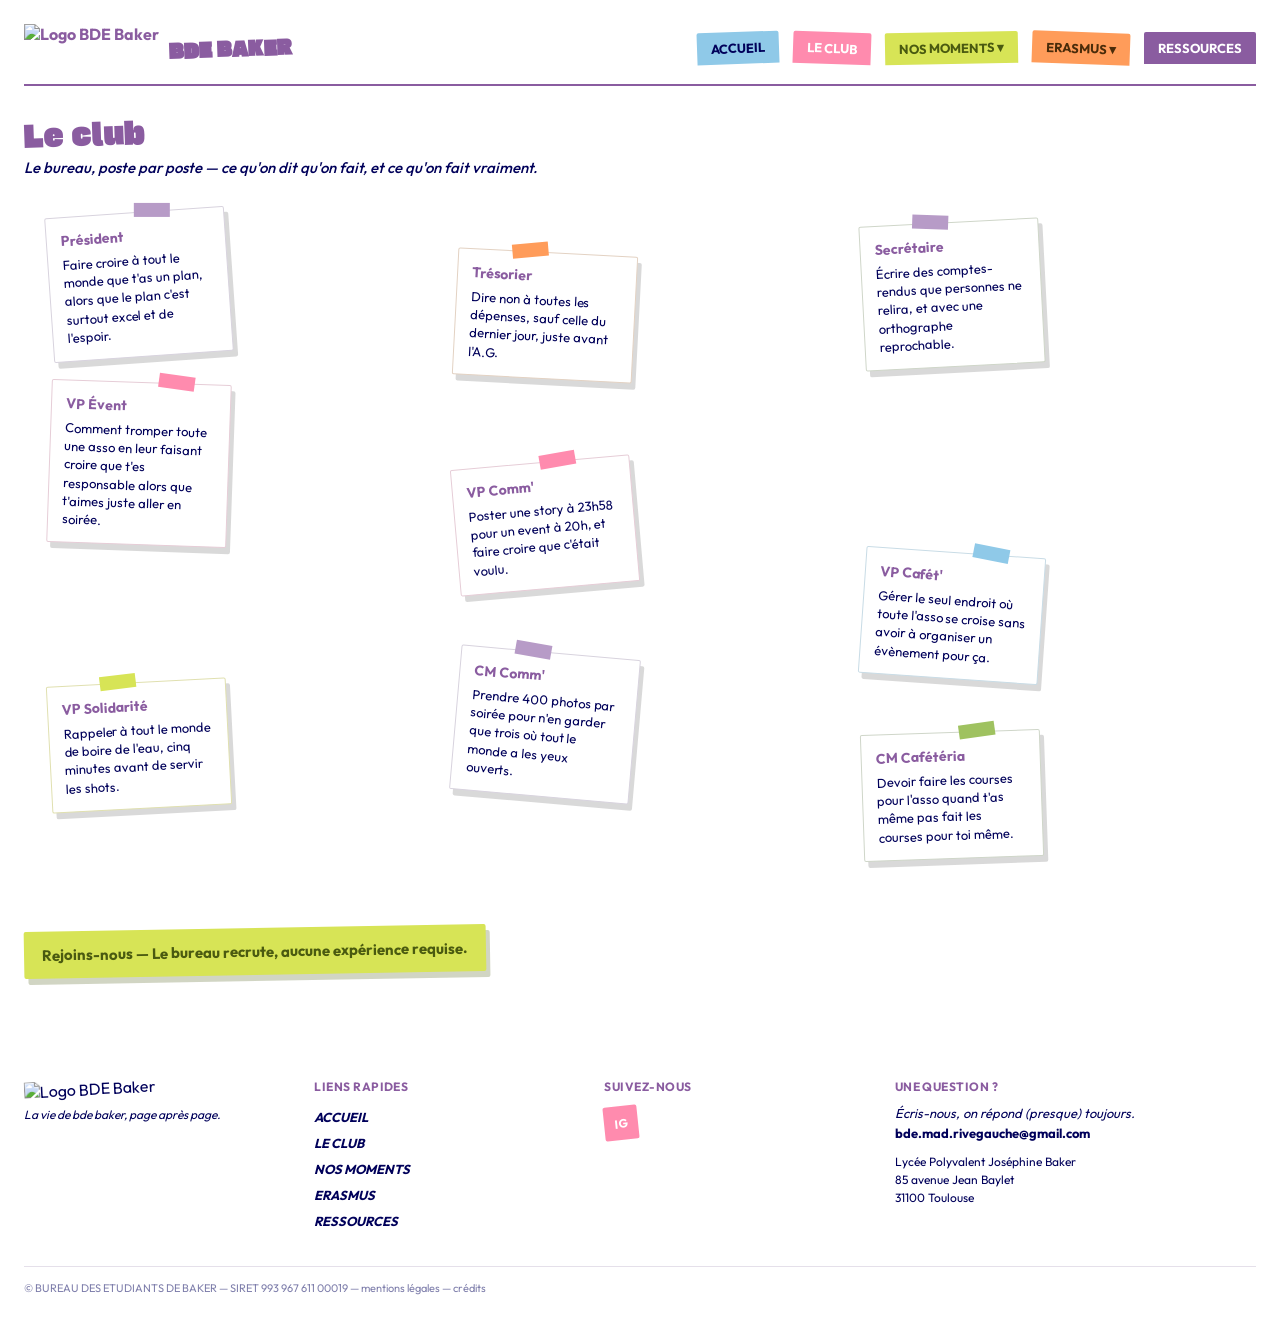
==== le-club.html @ 7a7606e7 "Add files via upload" ====
<!DOCTYPE html>
<html lang="fr">
<head>
  <meta charset="UTF-8">
  <meta name="viewport" content="width=device-width, initial-scale=1.0">
  <title>BDE Baker — Le Club</title>
  <link rel="stylesheet" href="css/style.css">
  <style>
    .club-board {
      position: relative;
      margin-top: 2.2rem;
      height: 700px;
    }
    .club-card {
      position: absolute;
      width: 180px;
      box-shadow: 4px 6px 0 rgba(0,0,0,0.15);
    }
    @media (max-width: 760px) {
      .club-board {
        position: static;
        height: auto;
        display: flex;
        flex-direction: column;
        gap: 16px;
      }
      .club-card {
        position: static !important;
        width: 100% !important;
      }
    }
  </style>
</head>
<body>

  <header class="site-header">
    <div class="container">
      <div class="nav-row">
        <a href="index.html" class="brand">
          <img src="images/logo/logo-bde-baker.png" alt="Logo BDE Baker">
          <span class="brand-name">BDE BAKER</span>
        </a>

        <nav class="nav-tabs" aria-label="Navigation principale">
          <a href="index.html" class="tab blue">ACCUEIL</a>
          <a href="le-club.html" class="tab pink">LE CLUB</a>
          <div class="tab-group">
            <span class="tab lime" tabindex="0">NOS MOMENTS ▾</span>
            <div class="submenu">
              <a href="nos-moments/sante.html">NOS ACTIONS POUR LA SANTÉ</a>
              <a href="nos-moments/weekend.html">WEEK-END D'INTÉGRATION</a>
              <a href="nos-moments/activites-sociales.html">ÉVENTS</a>
            </div>
          </div>
          <div class="tab-group">
            <span class="tab orange" tabindex="0">ERASMUS ▾</span>
            <div class="submenu">
              <a href="erasmus/destinations.html">DESTINATIONS</a>
              <a href="erasmus/voyages.html">VOYAGES</a>
            </div>
          </div>
          <a href="ressources.html" class="tab purple">RESSOURCES</a>
        </nav>

        <button class="burger-btn" id="burgerBtn" aria-label="Ouvrir le menu">☰</button>
      </div>
      <div class="nav-divider"></div>
    </div>
  </header>

  <nav class="mobile-menu" id="mobileMenu" aria-label="Navigation mobile">
    <button class="mobile-menu-close" id="mobileMenuClose" aria-label="Fermer le menu">×</button>
    <div class="mobile-menu-links">
      <a href="index.html" style="background:var(--blue); color:var(--navy); transform:rotate(-2deg);">ACCUEIL</a>
      <a href="le-club.html" style="background:var(--pink); color:var(--white); transform:rotate(2deg);">LE CLUB</a>
      <a href="nos-moments/sante.html" style="background:var(--lime); color:#4a5a10; transform:rotate(-1deg);">NOS ACTIONS POUR LA SANTÉ</a>
      <a href="nos-moments/weekend.html" style="background:var(--lime); color:#4a5a10; transform:rotate(1deg);">WEEK-END D'INTÉGRATION</a>
      <a href="nos-moments/activites-sociales.html" style="background:var(--lime); color:#4a5a10; transform:rotate(-1deg);">ÉVENTS</a>
      <a href="erasmus/destinations.html" style="background:var(--orange); color:#4a2c0a; transform:rotate(-1deg);">DESTINATIONS</a>
      <a href="erasmus/voyages.html" style="background:var(--orange); color:#4a2c0a; transform:rotate(1deg);">VOYAGES</a>
      <a href="ressources.html" style="background:var(--purple); color:var(--white); transform:rotate(0deg);">RESSOURCES</a>
    </div>
  </nav>

  <main class="container">

    <div class="page-title">Le club</div>
    <div class="page-subtitle">Le bureau, poste par poste — ce qu'on dit qu'on fait, et ce qu'on fait vraiment.</div>

    <div class="club-board">

      <div class="club-card card" style="top:0; left:2%; border-color:#d8d3de; transform:rotate(-4deg);">
        <span class="tape" style="left:60%; background:#b79bc7; transform:translateX(-50%) rotate(4deg);"></span>
        <div class="card-title">Président</div>
        <div class="card-text">Faire croire à tout le monde que t'as un plan, alors que le plan c'est surtout excel et de l'espoir.</div>
      </div>

      <div class="club-card card" style="top:170px; left:2%; border-color:#e6cdd7; transform:rotate(2deg);">
        <span class="tape" style="right:20%; background:#ff8bae; transform:rotate(6deg);"></span>
        <div class="card-title">VP Évent</div>
        <div class="card-text">Comment tromper toute une asso en leur faisant croire que t'es responsable alors que t'aimes juste aller en soirée.</div>
      </div>

      <div class="club-card card" style="top:470px; left:2%; border-color:#e0e0b0; transform:rotate(-3deg);">
        <span class="tape" style="left:40%; background:#d7e456; transform:translateX(-50%) rotate(-4deg);"></span>
        <div class="card-title">VP Solidarité</div>
        <div class="card-text">Rappeler à tout le monde de boire de l'eau, cinq minutes avant de servir les shots.</div>
      </div>

      <div class="club-card card" style="top:40px; left:35%; border-color:#e3d2c3; transform:rotate(3deg);">
        <span class="tape" style="left:30%; background:#ff9c5a; transform:rotate(-8deg);"></span>
        <div class="card-title">Trésorier</div>
        <div class="card-text">Dire non à toutes les dépenses, sauf celle du dernier jour, juste avant l'A.G.</div>
      </div>

      <div class="club-card card" style="top:250px; left:35%; border-color:#e6cdd7; transform:rotate(-5deg);">
        <span class="tape" style="left:60%; background:#ff8bae; transform:translateX(-50%) rotate(-5deg);"></span>
        <div class="card-title">VP Comm'</div>
        <div class="card-text">Poster une story à 23h58 pour un event à 20h, et faire croire que c'était voulu.</div>
      </div>

      <div class="club-card card" style="top:440px; left:35%; border-color:#d8d3de; transform:rotate(5deg);">
        <span class="tape" style="left:30%; background:#b79bc7; transform:rotate(5deg);"></span>
        <div class="card-title">CM Comm'</div>
        <div class="card-text">Prendre 400 photos par soirée pour n'en garder que trois où tout le monde a les yeux ouverts.</div>
      </div>

      <div class="club-card card" style="top:10px; left:68%; border-color:#cfd6c9; transform:rotate(-3deg);">
         <span class="tape" style="left:30%; background:#b79bc7; transform:rotate(5deg);"></span>
        <div class="card-title">Secrétaire</div>
        <div class="card-text">Écrire des comptes-rendus que personnes ne relira, et avec une orthographe reprochable. </div>
      </div>

      <div class="club-card card" style="top:340px; left:68%; border-color:#c9dce6; transform:rotate(4deg);">
        <span class="tape" style="right:20%; background:#8fc9e8; transform:rotate(7deg);"></span>
        <div class="card-title">VP Cafét'</div>
        <div class="card-text">Gérer le seul endroit où toute l'asso se croise sans avoir à organiser un évènement pour ça.</div>
      </div>

      <div class="club-card card" style="top:520px; left:68%; border-color:#cfd6c9; transform:rotate(-2deg);">
        <span class="tape" style="right:25%; background:#9fc260; transform:rotate(-6deg);"></span>
        <div class="card-title">CM Cafétéria</div>
        <div class="card-text">Devoir faire les courses pour l'asso quand t'as même pas fait les courses pour toi même.</div>
      </div>

    </div>

    <div style="position:relative; margin-top:1rem; transform:rotate(-1deg); display:inline-block;">
      <div style="background:var(--lime); color:#4a5a10; font-weight:700; font-size:15px; padding:14px 18px; border-radius:2px; box-shadow:4px 6px 0 rgba(74,90,16,0.25);">
        Rejoins-nous — Le bureau recrute, aucune expérience requise.
      </div>
    </div>

  </main>

  <footer class="site-footer">
    <div class="container">
      <div class="footer-grid">

        <div class="footer-col">
          <img src="images/logo/logo-bde-baker.png" alt="Logo BDE Baker" style="height:60px; transform:rotate(-3deg);">
          <div style="font-style:italic; font-size:12px; margin-top:8px; max-width:200px;">La vie de bde baker, page après page.</div>
        </div>

        <div class="footer-col">
          <h3>LIENS RAPIDES</h3>
          <div class="footer-links">
            <a href="index.html">ACCUEIL</a>
            <a href="le-club.html">LE CLUB</a>
            <a href="nos-moments/sante.html">NOS MOMENTS</a>
            <a href="erasmus/destinations.html">ERASMUS</a>
            <a href="ressources.html">RESSOURCES</a>
          </div>
        </div>

        <div class="footer-col">
          <h3>SUIVEZ-NOUS</h3>
          <div class="social-row">
            <a href="https://www.instagram.com/bde.baker/" class="social-icon" style="background:var(--pink); color:var(--white); transform:rotate(-6deg);">IG</a>
          </div>
        </div>

        <div class="footer-col" style="flex:1.4;">
          <h3>UNE QUESTION ?</h3>
          <div style="font-style:italic; font-size:13px; margin-top:10px; line-height:1.5;">
            Écris-nous, on répond (presque) toujours.<br>
            <span style="font-weight:700; font-style:normal;">bde.mad.rivegauche@gmail.com</span>
          </div>
          <div style="font-size:12px; margin-top:10px; line-height:1.5;">
            Lycée Polyvalent Joséphine Baker<br>
            85 avenue Jean Baylet<br>
            31100 Toulouse
          </div>
        </div>

      </div>

      <div class="footer-rule"></div>
      <div class="footer-legal">© BUREAU DES ETUDIANTS DE BAKER — SIRET 993 967 611 00019 — mentions légales — crédits</div>
    </div>
  </footer>

  <script src="js/script.js"></script>
</body>
</html>
---- css/style.css ----
/* =========================================================
   BDE BAKER — feuille de style commune
   ========================================================= */

@import url('https://fonts.googleapis.com/css2?family=Outfit:ital,wght@0,400;0,500;0,700;1,500;1,700&family=Gasoek+One&display=swap');

:root {
  /* Couleurs de marque */
  --purple: #8a5ca0;
  --blue: #8fc9e8;
  --navy: #00005a;
  --white: #ffffff;
  --lime: #d7e456;
  --pink: #ff8bae;
  --orange: #ff9c5a;
  --green: #9fc260;

  /* Typographies */
  --font-display: 'Gasoek One', sans-serif;
  --font-body: 'Outfit', sans-serif;
}

* {
  box-sizing: border-box;
}

html {
  scroll-behavior: smooth;
}

body {
  margin: 0;
  font-family: var(--font-body);
  color: var(--navy);
  background:
    linear-gradient(#fff, #fff),
    repeating-linear-gradient(0deg, rgba(138, 92, 160, 0.15) 0 1px, transparent 1px 28px),
    repeating-linear-gradient(90deg, rgba(138, 92, 160, 0.15) 0 1px, transparent 1px 28px);
}

a {
  color: var(--purple);
  font-weight: 700;
}

.container {
  max-width: 1280px;   /* au lieu de 900px */
  margin: 0 auto;
  padding: 0 1.5rem;
}

/* Accessibilité : focus clavier visible partout */
a:focus-visible,
button:focus-visible,
.tab:focus-visible {
  outline: 3px solid var(--purple);
  outline-offset: 2px;
}

/* =========================================================
   Navigation
   ========================================================= */

.site-header {
  padding: 1.5rem 0 0;
}

.nav-row {
  display: flex;
  align-items: center;
  gap: 24px;
  flex-wrap: wrap;
}

.brand {
  display: flex;
  align-items: center;
  gap: 10px;
  text-decoration: none;
  cursor: pointer;
}

.brand img {
  height: 48px;
}

.brand-name {
  font-family: var(--font-display);
  font-size: 20px;
  color: var(--purple);
  transform: rotate(-2deg);
}

.nav-tabs {
  display: flex;
  gap: 14px;
  flex-wrap: wrap;
  margin-left: auto;
}

.tab {
  font-family: var(--font-body);
  font-weight: 700;
  font-size: 13px;
  padding: 8px 14px;
  border-radius: 2px 2px 0 0;
  cursor: pointer;
  text-decoration: none;
  display: inline-block;
  border: none;
}

.tab.blue    { background: var(--blue);   color: var(--navy);  transform: rotate(-2deg); }
.tab.pink    { background: var(--pink);   color: var(--white); transform: rotate(2deg); }
.tab.lime    { background: var(--lime);   color: #4a5a10;      transform: rotate(-1deg); }
.tab.orange  { background: var(--orange); color: #4a2c0a;      transform: rotate(2deg); }
.tab.purple  { background: var(--purple); color: var(--white); transform: rotate(0deg); }

.tab-group { position: relative; }

.submenu {
  display: none;
  position: absolute;
  top: 100%;
  left: 0;
  background: var(--white);
  border: 1px solid #eee;
  min-width: 220px;
  z-index: 20;
  box-shadow: 3px 5px 0 rgba(138, 92, 160, 0.25);
}

.tab-group:hover .submenu,
.tab-group:focus-within .submenu {
  display: block;
}

.submenu a {
  display: block;
  padding: 10px 14px;
  font-weight: 700;
  font-size: 12px;
  color: var(--navy);
  text-decoration: none;
  border-bottom: 1px solid #f0f0f0;
}

.submenu a:last-child { border-bottom: none; }
.submenu a:hover { background: #faf8fb; }

.nav-divider {
  width: 100%;
  height: 2px;
  background: var(--purple);
  margin-top: 12px;
}

/* Menu burger (mobile) */
.burger-btn {
  width: 32px;
  height: 32px;
  display: none;
  align-items: center;
  justify-content: center;
  background: var(--purple);
  border-radius: 2px;
  transform: rotate(-3deg);
  color: var(--white);
  font-size: 16px;
  font-weight: 700;
  cursor: pointer;
  border: none;
}

.mobile-menu {
  display: none;
  position: fixed;
  inset: 0;
  background: var(--white);
  z-index: 100;
  padding: 1.2rem 1rem;
}

.mobile-menu.open { display: block; }

.mobile-menu-close {
  width: 32px;
  height: 32px;
  display: flex;
  align-items: center;
  justify-content: center;
  background: var(--purple);
  border-radius: 2px;
  color: var(--white);
  font-size: 16px;
  font-weight: 700;
  cursor: pointer;
  border: none;
  margin-left: auto;
}

.mobile-menu-links {
  display: flex;
  flex-direction: column;
  gap: 18px;
  margin-top: 2rem;
}

.mobile-menu-links a {
  font-family: var(--font-body);
  font-weight: 700;
  font-size: 16px;
  padding: 12px 16px;
  text-decoration: none;
  display: block;
}

@media (max-width: 760px) {
  .nav-tabs { display: none; }
  .burger-btn { display: flex; }
}

/* =========================================================
   Titres de section
   ========================================================= */

.page-title {
  font-family: var(--font-display);
  font-size: 30px;
  color: var(--purple);
  line-height: 1;
  display: inline-block;
  transform: rotate(-2deg);
  margin-top: 2rem;
}

.page-subtitle {
  font-family: var(--font-body);
  font-style: italic;
  font-weight: 500;
  font-size: 15px;
  color: var(--navy);
  margin-top: 8px;
  max-width: 560px;
}

/* =========================================================
   Fiches / cartes façon post-it
   ========================================================= */

.card {
  background: var(--white);
  border: 1px solid #eee;
  padding: 14px;
  border-radius: 2px;
  position: relative;
}

.tape {
  position: absolute;
  top: -9px;
  width: 36px;
  height: 14px;
  background: rgba(255, 255, 255, 0.6);
}

.card-title {
  font-family: var(--font-body);
  font-weight: 700;
  font-size: 14px;
  color: var(--purple);
}

.card-text {
  font-family: var(--font-body);
  font-size: 13px;
  color: var(--navy);
  margin-top: 6px;
  line-height: 1.4;
}

/* =========================================================
   Bandeau collage (Accueil)
   ========================================================= */

.collage-grid {
  display: grid;
  grid-template-columns: repeat(auto-fit, minmax(140px, 1fr));
  gap: 20px;
  margin-top: 2rem;
}

.collage-tile {
  background: var(--white);
  border: 1px solid #eee;
  padding: 10px 10px 28px;
  text-decoration: none;
  display: block;
}

.collage-photo {
  height: 90px;
  border-radius: 2px;
}

.collage-label {
  font-family: var(--font-body);
  font-weight: 700;
  font-size: 15px;
  color: var(--navy);
  margin-top: 8px;
}

/* =========================================================
   Footer
   ========================================================= */

.site-footer {
  margin-top: 4rem;
  padding: 2.5rem 0 2rem;
}

.footer-grid {
  display: flex;
  gap: 32px;
  flex-wrap: wrap;
}

.footer-col {
  flex: 1;
  min-width: 150px;
}

.footer-col h3 {
  font-family: var(--font-body);
  font-weight: 700;
  font-size: 12px;
  color: var(--purple);
  letter-spacing: 0.04em;
  margin: 0;
}

.footer-links {
  font-family: var(--font-body);
  font-style: italic;
  font-weight: 700;
  font-size: 13px;
  color: var(--navy);
  margin-top: 10px;
  line-height: 2;
}

.footer-links a {
  display: block;
  color: var(--navy);
  text-decoration: none;
}

.social-row {
  display: flex;
  gap: 10px;
  margin-top: 12px;
}

.social-icon {
  width: 34px;
  height: 34px;
  border-radius: 2px;
  display: flex;
  align-items: center;
  justify-content: center;
  font-family: var(--font-body);
  font-weight: 700;
  font-size: 12px;
  text-decoration: none;
}

.footer-rule {
  width: 100%;
  height: 1px;
  background: #e5e0ea;
  margin-top: 2rem;
}

.footer-legal {
  font-family: var(--font-body);
  font-size: 11px;
  color: var(--navy);
  opacity: 0.5;
  margin-top: 14px;
}

/* =========================================================
   Utilitaires
   ========================================================= */

.rotate-n2 { transform: rotate(-2deg); }
.rotate-2  { transform: rotate(2deg); }
.rotate-n1 { transform: rotate(-1deg); }
.rotate-1  { transform: rotate(1deg); }

.collage-photo {
  height: 90px;
  border-radius: 2px;
  width: 100%;
  object-fit: cover;   /* ← à ajouter : recadre l'image proprement */
}

@media (prefers-reduced-motion: reduce) {
  html { scroll-behavior: auto; }
}
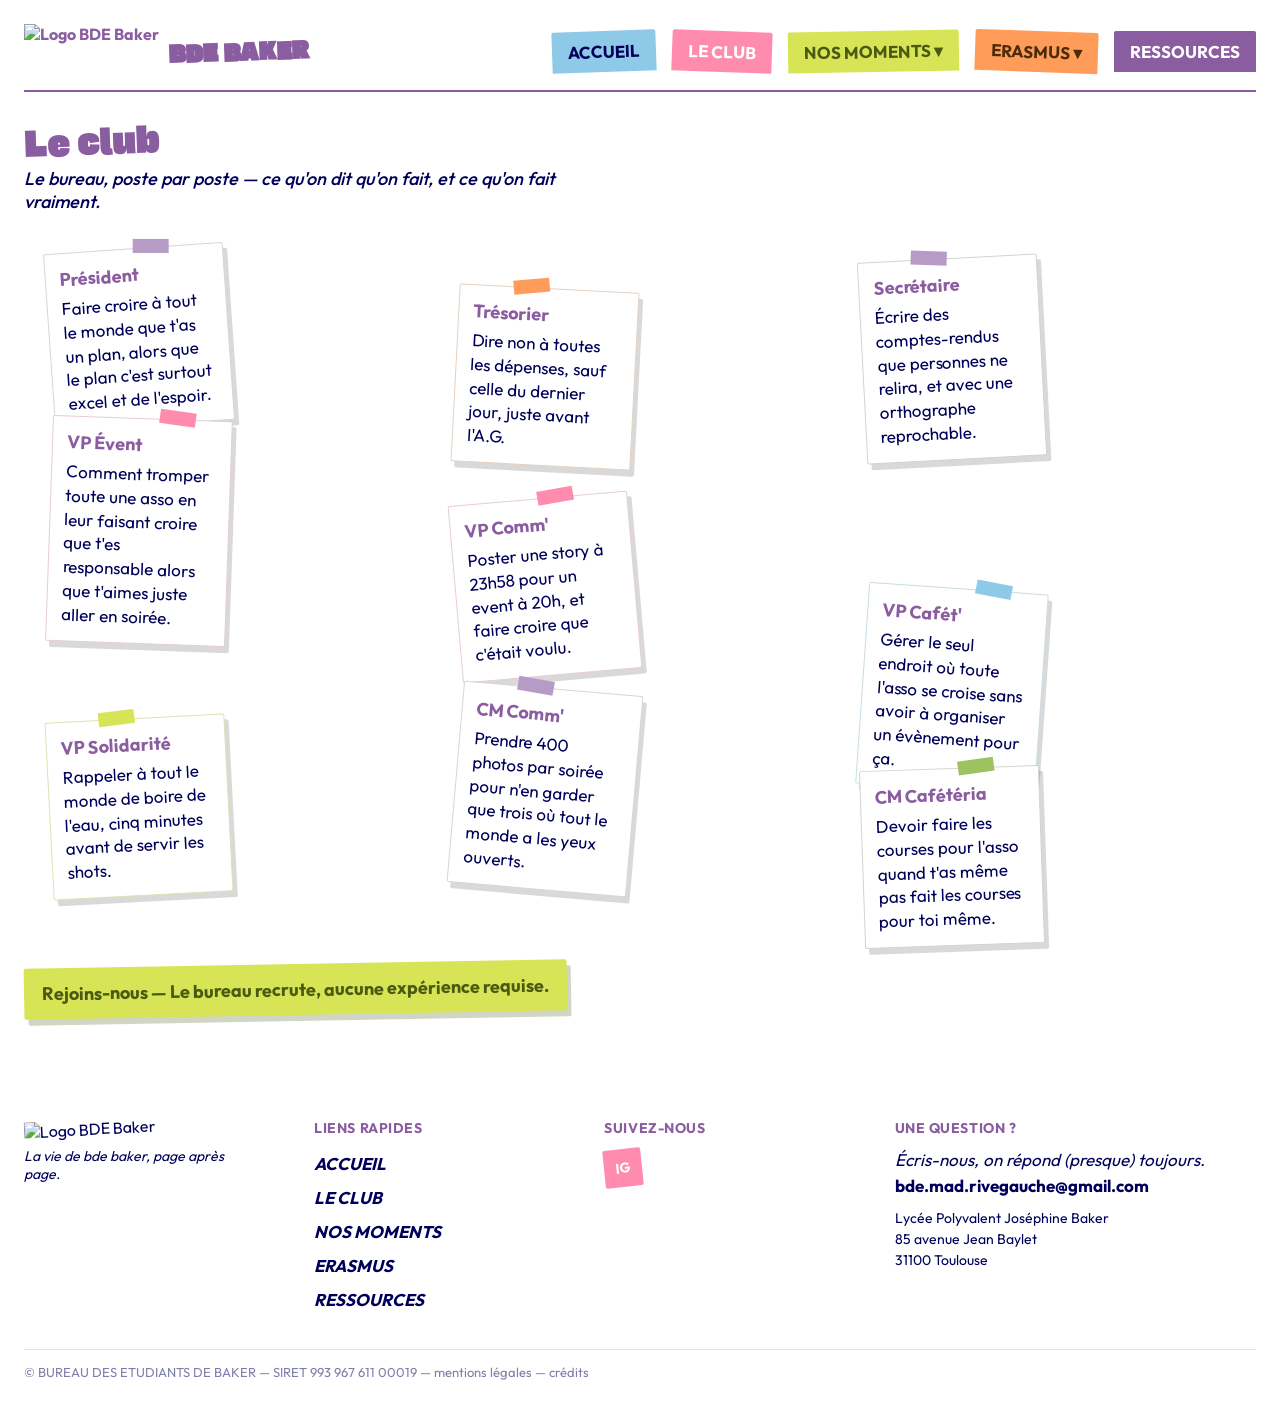
==== commit 2dd89174: "Add files via upload" ====
--- a/le-club.html
+++ b/le-club.html
@@ -146,7 +146,7 @@
     </div>
 
     <div style="position:relative; margin-top:1rem; transform:rotate(-1deg); display:inline-block;">
-      <div style="background:var(--lime); color:#4a5a10; font-weight:700; font-size:15px; padding:14px 18px; border-radius:2px; box-shadow:4px 6px 0 rgba(74,90,16,0.25);">
+      <div style="background:var(--lime); color:#4a5a10; font-weight:700; font-size: 18px; padding:14px 18px; border-radius:2px; box-shadow:4px 6px 0 rgba(74,90,16,0.25);">
         Rejoins-nous — Le bureau recrute, aucune expérience requise.
       </div>
     </div>
@@ -158,8 +158,8 @@
       <div class="footer-grid">
 
         <div class="footer-col">
-          <img src="images/logo/logo-bde-baker.png" alt="Logo BDE Baker" style="height:60px; transform:rotate(-3deg);">
-          <div style="font-style:italic; font-size:12px; margin-top:8px; max-width:200px;">La vie de bde baker, page après page.</div>
+          <img src="images/logo/logo-bde-baker.png" alt="Logo BDE Baker" style="height:68px; transform:rotate(-3deg);">
+          <div style="font-style:italic; font-size: 14px; margin-top:8px; max-width:200px;">La vie de bde baker, page après page.</div>
         </div>
 
         <div class="footer-col">
@@ -182,11 +182,11 @@
 
         <div class="footer-col" style="flex:1.4;">
           <h3>UNE QUESTION ?</h3>
-          <div style="font-style:italic; font-size:13px; margin-top:10px; line-height:1.5;">
+          <div style="font-style:italic; font-size: 17px; margin-top:10px; line-height:1.5;">
             Écris-nous, on répond (presque) toujours.<br>
             <span style="font-weight:700; font-style:normal;">bde.mad.rivegauche@gmail.com</span>
           </div>
-          <div style="font-size:12px; margin-top:10px; line-height:1.5;">
+          <div style="font-size: 14px; margin-top:10px; line-height:1.5;">
             Lycée Polyvalent Joséphine Baker<br>
             85 avenue Jean Baylet<br>
             31100 Toulouse
--- a/css/style.css
+++ b/css/style.css
@@ -44,7 +44,7 @@
 }
 
 .container {
-  max-width: 1280px;   /* au lieu de 900px */
+  max-width: 1280px;
   margin: 0 auto;
   padding: 0 1.5rem;
 }
@@ -81,19 +81,19 @@
 }
 
 .brand img {
-  height: 48px;
+  height: 54px;
 }
 
 .brand-name {
   font-family: var(--font-display);
-  font-size: 20px;
+  font-size: 23px;
   color: var(--purple);
   transform: rotate(-2deg);
 }
 
 .nav-tabs {
   display: flex;
-  gap: 14px;
+  gap: 16px;
   flex-wrap: wrap;
   margin-left: auto;
 }
@@ -101,8 +101,8 @@
 .tab {
   font-family: var(--font-body);
   font-weight: 700;
-  font-size: 13px;
-  padding: 8px 14px;
+  font-size: 17px;
+  padding: 10px 16px;
   border-radius: 2px 2px 0 0;
   cursor: pointer;
   text-decoration: none;
@@ -139,7 +139,7 @@
   display: block;
   padding: 10px 14px;
   font-weight: 700;
-  font-size: 12px;
+  font-size: 14px;
   color: var(--navy);
   text-decoration: none;
   border-bottom: 1px solid #f0f0f0;
@@ -157,8 +157,8 @@
 
 /* Menu burger (mobile) */
 .burger-btn {
-  width: 32px;
-  height: 32px;
+  width: 36px;
+  height: 36px;
   display: none;
   align-items: center;
   justify-content: center;
@@ -166,7 +166,7 @@
   border-radius: 2px;
   transform: rotate(-3deg);
   color: var(--white);
-  font-size: 16px;
+  font-size: 19px;
   font-weight: 700;
   cursor: pointer;
   border: none;
@@ -184,15 +184,15 @@
 .mobile-menu.open { display: block; }
 
 .mobile-menu-close {
-  width: 32px;
-  height: 32px;
+  width: 36px;
+  height: 36px;
   display: flex;
   align-items: center;
   justify-content: center;
   background: var(--purple);
   border-radius: 2px;
   color: var(--white);
-  font-size: 16px;
+  font-size: 19px;
   font-weight: 700;
   cursor: pointer;
   border: none;
@@ -209,7 +209,7 @@
 .mobile-menu-links a {
   font-family: var(--font-body);
   font-weight: 700;
-  font-size: 16px;
+  font-size: 19px;
   padding: 12px 16px;
   text-decoration: none;
   display: block;
@@ -226,7 +226,7 @@
 
 .page-title {
   font-family: var(--font-display);
-  font-size: 30px;
+  font-size: 34px;
   color: var(--purple);
   line-height: 1;
   display: inline-block;
@@ -238,7 +238,7 @@
   font-family: var(--font-body);
   font-style: italic;
   font-weight: 500;
-  font-size: 15px;
+  font-size: 18px;
   color: var(--navy);
   margin-top: 8px;
   max-width: 560px;
@@ -267,13 +267,13 @@
 .card-title {
   font-family: var(--font-body);
   font-weight: 700;
-  font-size: 14px;
+  font-size: 18px;
   color: var(--purple);
 }
 
 .card-text {
   font-family: var(--font-body);
-  font-size: 13px;
+  font-size: 17px;
   color: var(--navy);
   margin-top: 6px;
   line-height: 1.4;
@@ -306,7 +306,7 @@
 .collage-label {
   font-family: var(--font-body);
   font-weight: 700;
-  font-size: 15px;
+  font-size: 18px;
   color: var(--navy);
   margin-top: 8px;
 }
@@ -334,7 +334,7 @@
 .footer-col h3 {
   font-family: var(--font-body);
   font-weight: 700;
-  font-size: 12px;
+  font-size: 14px;
   color: var(--purple);
   letter-spacing: 0.04em;
   margin: 0;
@@ -344,7 +344,7 @@
   font-family: var(--font-body);
   font-style: italic;
   font-weight: 700;
-  font-size: 13px;
+  font-size: 17px;
   color: var(--navy);
   margin-top: 10px;
   line-height: 2;
@@ -363,15 +363,15 @@
 }
 
 .social-icon {
-  width: 34px;
-  height: 34px;
+  width: 38px;
+  height: 38px;
   border-radius: 2px;
   display: flex;
   align-items: center;
   justify-content: center;
   font-family: var(--font-body);
   font-weight: 700;
-  font-size: 12px;
+  font-size: 14px;
   text-decoration: none;
 }
 
@@ -384,7 +384,7 @@
 
 .footer-legal {
   font-family: var(--font-body);
-  font-size: 11px;
+  font-size: 13px;
   color: var(--navy);
   opacity: 0.5;
   margin-top: 14px;
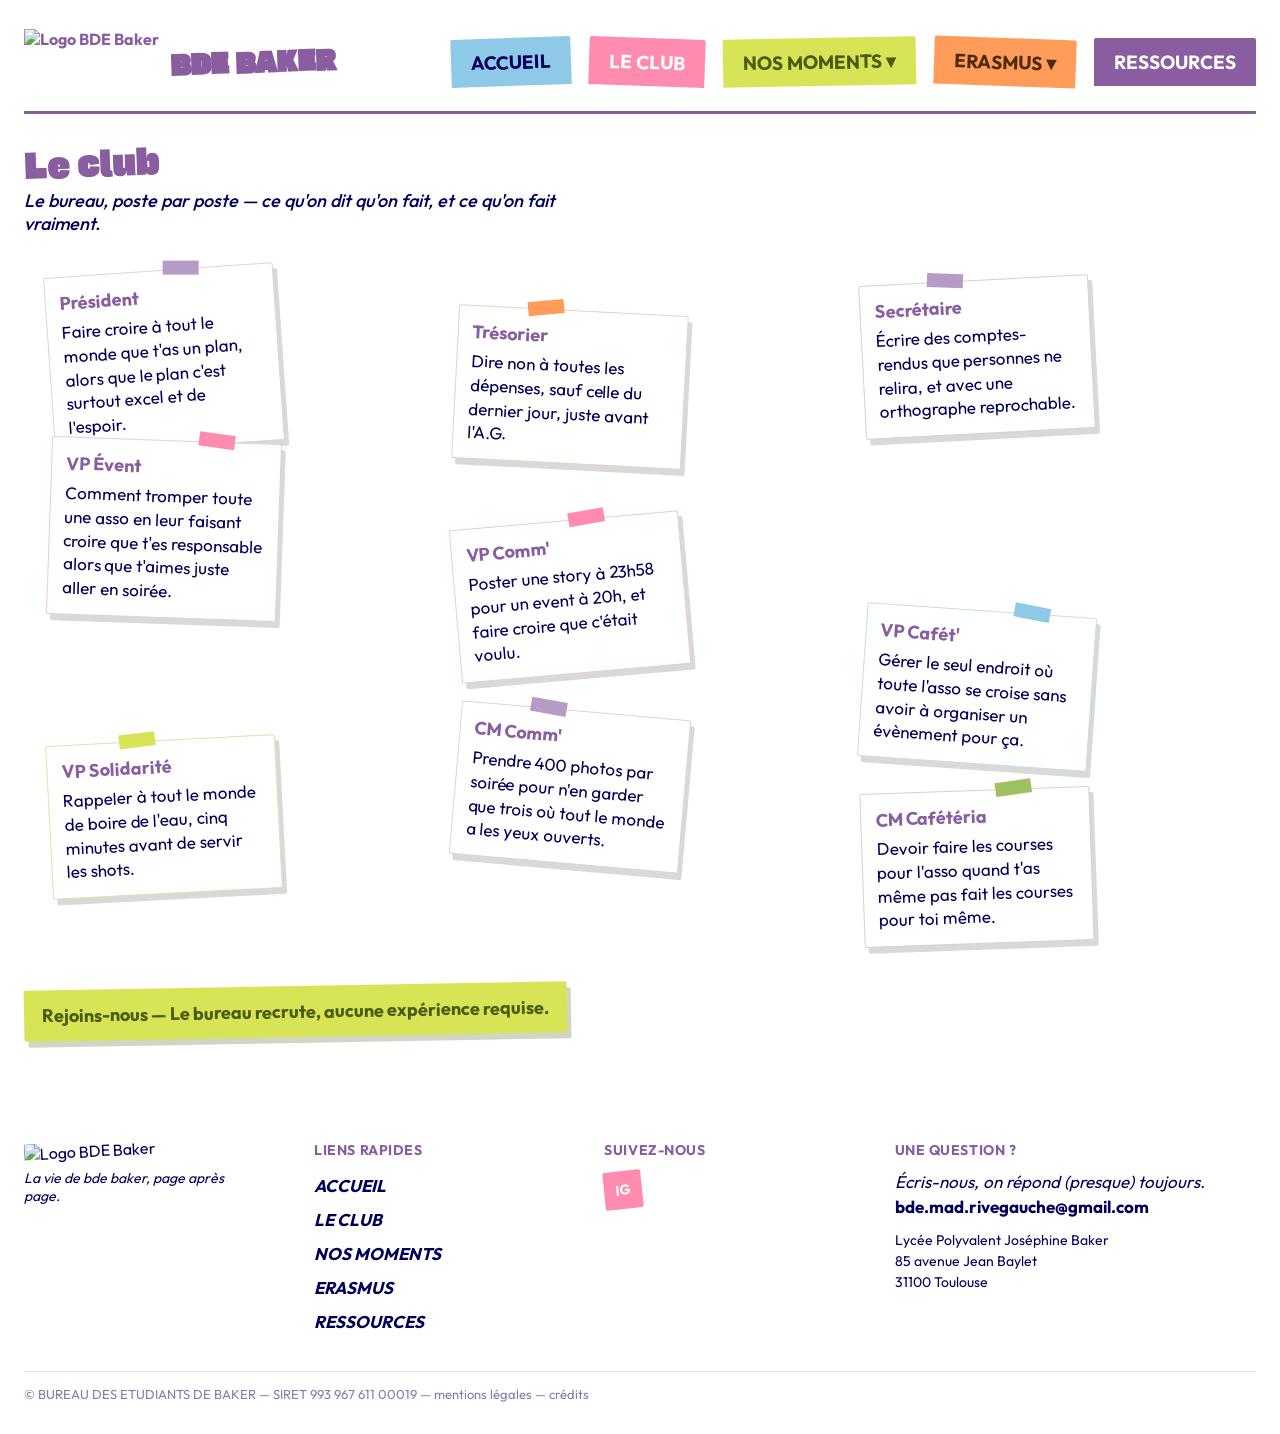
==== commit cbc6a764: "Add files via upload" ====
--- a/le-club.html
+++ b/le-club.html
@@ -13,7 +13,7 @@
     }
     .club-card {
       position: absolute;
-      width: 180px;
+      width: 230px;
       box-shadow: 4px 6px 0 rgba(0,0,0,0.15);
     }
     @media (max-width: 760px) {
--- a/css/style.css
+++ b/css/style.css
@@ -62,38 +62,38 @@
    ========================================================= */
 
 .site-header {
-  padding: 1.5rem 0 0;
+  padding: 1.8rem 0 0;
 }
 
 .nav-row {
   display: flex;
   align-items: center;
-  gap: 24px;
+  gap: 28px;
   flex-wrap: wrap;
 }
 
 .brand {
   display: flex;
   align-items: center;
-  gap: 10px;
+  gap: 12px;
   text-decoration: none;
   cursor: pointer;
 }
 
 .brand img {
-  height: 54px;
+  height: 66px;
 }
 
 .brand-name {
   font-family: var(--font-display);
-  font-size: 23px;
+  font-size: 27px;
   color: var(--purple);
   transform: rotate(-2deg);
 }
 
 .nav-tabs {
   display: flex;
-  gap: 16px;
+  gap: 18px;
   flex-wrap: wrap;
   margin-left: auto;
 }
@@ -101,14 +101,15 @@
 .tab {
   font-family: var(--font-body);
   font-weight: 700;
-  font-size: 17px;
-  padding: 10px 16px;
+  font-size: 19px;
+  padding: 12px 20px;
   border-radius: 2px 2px 0 0;
   cursor: pointer;
   text-decoration: none;
   display: inline-block;
   border: none;
 }
+
 
 .tab.blue    { background: var(--blue);   color: var(--navy);  transform: rotate(-2deg); }
 .tab.pink    { background: var(--pink);   color: var(--white); transform: rotate(2deg); }
@@ -125,7 +126,7 @@
   left: 0;
   background: var(--white);
   border: 1px solid #eee;
-  min-width: 220px;
+  min-width: 250px;
   z-index: 20;
   box-shadow: 3px 5px 0 rgba(138, 92, 160, 0.25);
 }
@@ -137,9 +138,9 @@
 
 .submenu a {
   display: block;
-  padding: 10px 14px;
-  font-weight: 700;
-  font-size: 14px;
+  padding: 12px 16px;
+  font-weight: 700;
+  font-size: 16px;
   color: var(--navy);
   text-decoration: none;
   border-bottom: 1px solid #f0f0f0;
@@ -150,9 +151,9 @@
 
 .nav-divider {
   width: 100%;
-  height: 2px;
+  height: 3px;
   background: var(--purple);
-  margin-top: 12px;
+  margin-top: 16px;
 }
 
 /* Menu burger (mobile) */
